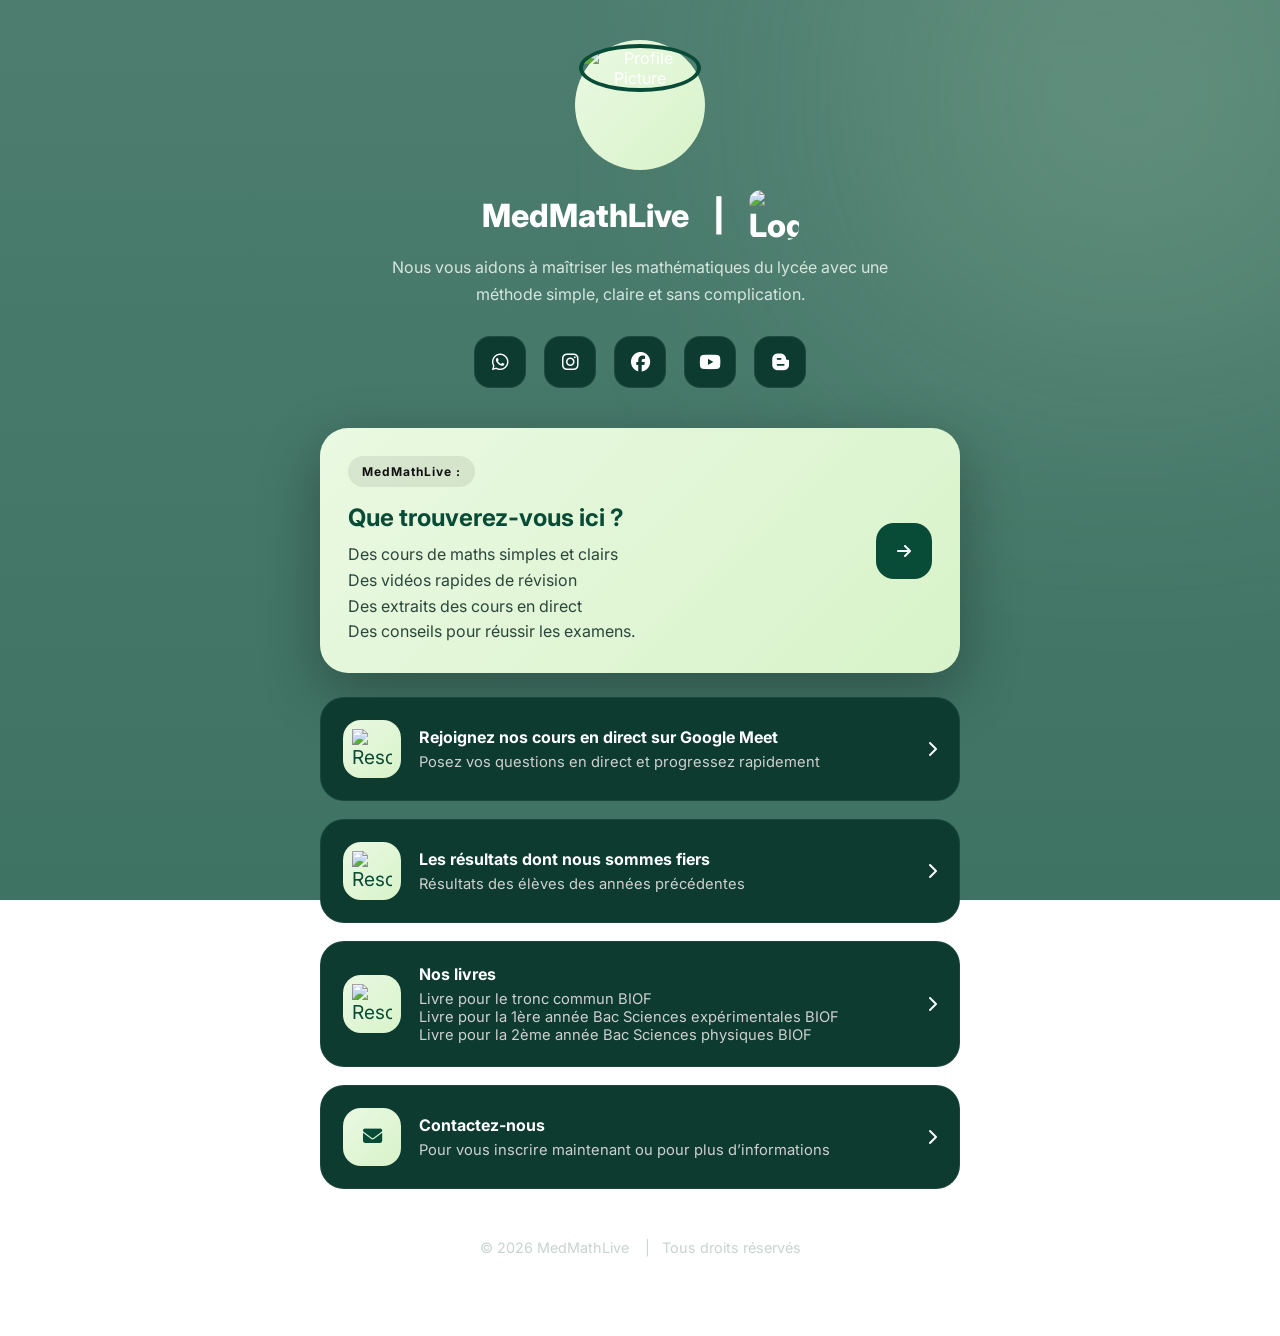
==== index.html @ f5847820 "Add files via upload" ====
<!-- index.html -->
<!DOCTYPE html>
<html lang="fr">
<head>
  <meta charset="UTF-8" />
  <meta name="viewport" content="width=device-width, initial-scale=1.0" />
  <title>MedMathLive</title>

  <!-- Google Font -->
  <link rel="preconnect" href="https://fonts.googleapis.com">
  <link rel="preconnect" href="https://fonts.gstatic.com" crossorigin>
  <link href="https://fonts.googleapis.com/css2?family=Inter:wght@400;500;600;700;800&display=swap" rel="stylesheet">

  <!-- Icons -->
  <link
    rel="stylesheet"
    href="https://cdnjs.cloudflare.com/ajax/libs/font-awesome/6.5.1/css/all.min.css"
  />

  <link rel="stylesheet" href="style.css" />
</head>

<body>

  <div class="background-glow"></div>

  <!-- 🌐 LANGUAGE SWITCHER -->
  <div class="lang-switcher">
    <a href="en.html" class="lang-btn">
    <img src="images/uk-flag.png" alt="English" class="flag-icon">
    English
    </a>

   <a href="ar.html" class="lang-btn">
   <img src="images/morocco-flag.png" alt="Arabic" class="flag-icon">
  العربية
    </a>
  </div>

  <main class="container">

    <!-- Profile Section -->
    <section class="profile-section">

      <div class="profile-ring">
        <img
          src="images/imageprofile.png"
          alt="Profile Picture"
          class="profile-image"
        />
      </div>

      <h1 class="title">
     MedMathLive&nbsp;&nbsp;&nbsp;&nbsp;| &nbsp;    
      <img src="images/logo.png" alt="Logo"   class="title-logo">
     </h1>

      <p class="bio">
        Nous vous aidons à maîtriser les mathématiques du lycée avec une méthode simple, claire et sans complication.
      </p>

      <div class="socials">

        <a href="https://wa.me/+212695561117" target="_blank">
        <i class="fab fa-whatsapp"></i>
        </a>

        <a href="https://www.instagram.com/medmathlive/" target="_blank">
          <i class="fab fa-instagram"></i>
        </a>

        <a href="https://web.facebook.com/MedMathLive" target="_blank">
          <i class="fab fa-facebook"></i>
        </a>

        <a href="https://www.youtube.com/@MedMathLive" target="_blank">
          <i class="fab fa-youtube"></i>
        </a>

        <a href="https://MedMathLive.blogspot.com" target="_blank">
  <i class="fab fa-blogger-b"></i>
</a>

      </div>

    </section>

    <!-- Featured CTA -->
    <a href="https://example.com" class="featured-card" target="_blank">

      <div class="featured-content">
        <span class="featured-badge">MedMathLive :</span>

        <h2>Que trouverez-vous ici ?</h2>

        <p>
          Des cours de maths simples et clairs<br>
Des vidéos rapides de révision<br>
Des extraits des cours en direct<br>
Des conseils pour réussir les examens.
        </p>
      </div>

      <div class="featured-arrow">
        <i class="fa-solid fa-arrow-right"></i>
      </div>

    </a>

    <!-- Links -->
    <section class="links-section">

      <a href="https://example.com" class="link-card" target="_blank">
     <div class="link-left">
    <div class="icon-box">
      <img src="images/googlemeetlogo.png" alt="Resources" class="custom-icon">
    </div>

          <div>
            <h3>Rejoignez nos cours en direct sur Google Meet</h3>
            <p>Posez vos questions en direct et progressez rapidement</p>
          </div>
        </div>

        <i class="fa-solid fa-chevron-right"></i>
      </a>

      <a href="https://example.com" class="link-card" target="_blank">
     <div class="link-left">
    <div class="icon-box">
      <img src="images/clipboard-check.png" alt="Resources" class="custom-icon">
    </div>
  
     <div>
      <h3>Les résultats dont nous sommes fiers</h3>
      <p>Résultats des élèves des années précédentes</p>
    </div>
    </div>

    <i class="fa-solid fa-chevron-right"></i>
    </a>

      <a href="https://example.com" class="link-card" target="_blank">
     <div class="link-left">
    <div class="icon-box">
      <img src="images/book.png" alt="Resources" class="custom-icon">
    </div>

          <div>
            <h3>Nos livres</h3>
            <p class="multi-line">Livre pour le tronc commun BIOF
Livre pour la 1ère année Bac Sciences expérimentales BIOF
Livre pour la 2ème année Bac Sciences physiques BIOF</p>
          </div>
        </div>

        <i class="fa-solid fa-chevron-right"></i>
      </a>

      <a href="mailto:mathslives20@gmail.com" class="link-card">
        <div class="link-left">
          <div class="icon-box">
            <i class="fa-solid fa-envelope"></i>
          </div>

          <div>
            <h3>Contactez-nous</h3>
            <p>Pour vous inscrire maintenant ou pour plus d’informations</p>
          </div>
        </div>

        <i class="fa-solid fa-chevron-right"></i>
      </a>

    </section>

    <footer>
      <p>© 2026 MedMathLive&nbsp;&nbsp;&nbsp;&nbsp;| &nbsp; Tous droits réservés</p>
    </footer>

  </main>

</body>
</html>
---- style.css ----
/* style.css */

*{
  margin:0;
  padding:0;
  box-sizing:border-box;
}

body{
  font-family:'Inter',sans-serif;

  background:
    linear-gradient(
      rgba(8,75,55,0.72),
      rgba(8,75,55,0.78)
    ),
    url("images/backimage.png");

  background-size:cover;
  background-position:center;
  background-attachment:fixed;

  color:white;
  min-height:100vh;
  overflow-x:hidden;
  position:relative;
}

.background-glow{
  position:fixed;
  width:500px;
  height:500px;
  background:linear-gradient(
    135deg,
    #eaf9e2,
    #d8f3c9
  );
  filter:blur(140px);
  opacity:0.18;
  top:-150px;
  right:-100px;
  z-index:0;
}

.container{
  width:100%;
  max-width:680px;
  margin:auto;
  padding:40px 20px 80px;
  position:relative;
  z-index:1;
}

/* Profile */

.profile-section{
  text-align:center;
  margin-bottom:40px;
}

.profile-ring{
  width:130px;
  height:130px;
  margin:auto;
  border-radius:50%;
  padding:4px;
  background:linear-gradient(
    135deg,
    #eaf9e2,
    #d8f3c9
  );
  margin-bottom:20px;
}

.profile-image{
  width:100%;
  height:100%;
  object-fit:cover;
  border-radius:50%;
  border:4px solid #084b37;
}

.profile-section h1{
  font-size:2rem;
  font-weight:800;
  margin-bottom:14px;
}

.bio{
  max-width:520px;
  margin:auto;
  color:#d6e6df;
  line-height:1.7;
  font-size:1rem;
}

/* Socials */

.socials{
  display:flex;
  justify-content:center;
  gap:18px;
  margin-top:28px;
}

.socials a{
  width:52px;
  height:52px;
  border-radius:16px;
  background:#0d3b2f;
  display:flex;
  align-items:center;
  justify-content:center;
  text-decoration:none;
  color:white;
  font-size:1.2rem;
  transition:0.3s ease;
  border:1px solid rgba(255,255,255,0.08);
}

.socials a:hover{
  transform:translateY(-4px);
  background:#115340;
}

/* Featured Card */

.featured-card{
  display:flex;
  justify-content:space-between;
  align-items:center;
  gap:20px;
  text-decoration:none;
  color:#111;

  background:linear-gradient(
    135deg,
    #eaf9e2,
    #d8f3c9
  );

  padding:28px;
  border-radius:28px;
  margin-bottom:24px;

  box-shadow:
    0 20px 60px rgba(0,0,0,0.3);

  transition:0.3s ease;
}

.featured-card:hover{
  transform:translateY(-4px);
}

.featured-badge{
  display:inline-block;
  background:rgba(0,0,0,0.08);
  padding:8px 14px;
  border-radius:999px;
  font-size:0.75rem;
  font-weight:700;
  letter-spacing:1px;
  margin-bottom:16px;
}

.featured-card h2{
  font-size:1.5rem;
  margin-bottom:10px;
  color:#084b37;
}

.featured-card p{
  color:#2b463c;
  line-height:1.6;
}

.featured-arrow{
  min-width:56px;
  height:56px;
  border-radius:18px;
  background:#084b37;
  display:flex;
  align-items:center;
  justify-content:center;
  color:white;
  font-size:1rem;
}

/* Links */

.links-section{
  display:flex;
  flex-direction:column;
  gap:18px;
}

.link-card{
  background:#0d3b2f;
  border:1px solid rgba(255,255,255,0.06);
  border-radius:24px;
  padding:22px;

  display:flex;
  align-items:center;
  justify-content:space-between;

  text-decoration:none;
  color:white;

  transition:0.3s ease;
}

.link-card:hover{
  transform:translateY(-3px);
  background:#115340;
}

.link-left{
  display:flex;
  align-items:center;
  gap:18px;
}

.icon-box{
  width:58px;
  height:58px;
  border-radius:18px;

  background:linear-gradient(
    135deg,
    #eaf9e2,
    #d8f3c9
  );

  display:flex;
  align-items:center;
  justify-content:center;

  color:#084b37;
  font-size:1.2rem;
}

.link-card h3{
  font-size:1rem;
  margin-bottom:6px;
}

.link-card p{
  color:#d0d0d0;
  font-size:0.92rem;
}

/* Footer */

footer{
  text-align:center;
  margin-top:50px;
  color:#c7d4cf;
  font-size:0.9rem;
}

/* Mobile */

@media(max-width:600px){

  .featured-card{
    flex-direction:column;
    align-items:flex-start;
  }

  .featured-arrow{
    width:100%;
  }

  .profile-section h1{
    font-size:1.7rem;
  }

}


/* 🌐 LANGUAGE SWITCHER */
.lang-switcher{
  position:absolute;
  top:20px;
  right:20px;
  display:flex;
  gap:10px;
  z-index:999;
}

.lang-btn{
  padding:10px 14px;
  border-radius:12px;
  background:#0d3b2f;
  border:1px solid rgba(255,255,255,0.08);
  color:white;
  text-decoration:none;
  font-size:0.85rem;
  font-weight:600;
  transition:0.3s ease;
  backdrop-filter: blur(10px);
}

.lang-btn:hover{
  transform:translateY(-2px);
  background:#115340;
}

.flag-icon{
  width:20px;
  height:20px;
  object-fit:cover;
  border-radius:3px;
  margin-right:8px;
  vertical-align:middle;
}

.lang-btn{
  display:flex;
  align-items:center;
  gap:8px;
}

.title{
  display:flex;
  align-items:center;
  justify-content:center;
  gap:12px;
}

.title-logo{
  width:50px;
  height:50px;
  object-fit:cover;
  border-radius:12px;
}

.custom-icon {
  width: 40px;
  height: 40px;
  object-fit: contain;
}


.multi-line {
  white-space: pre-line;
}
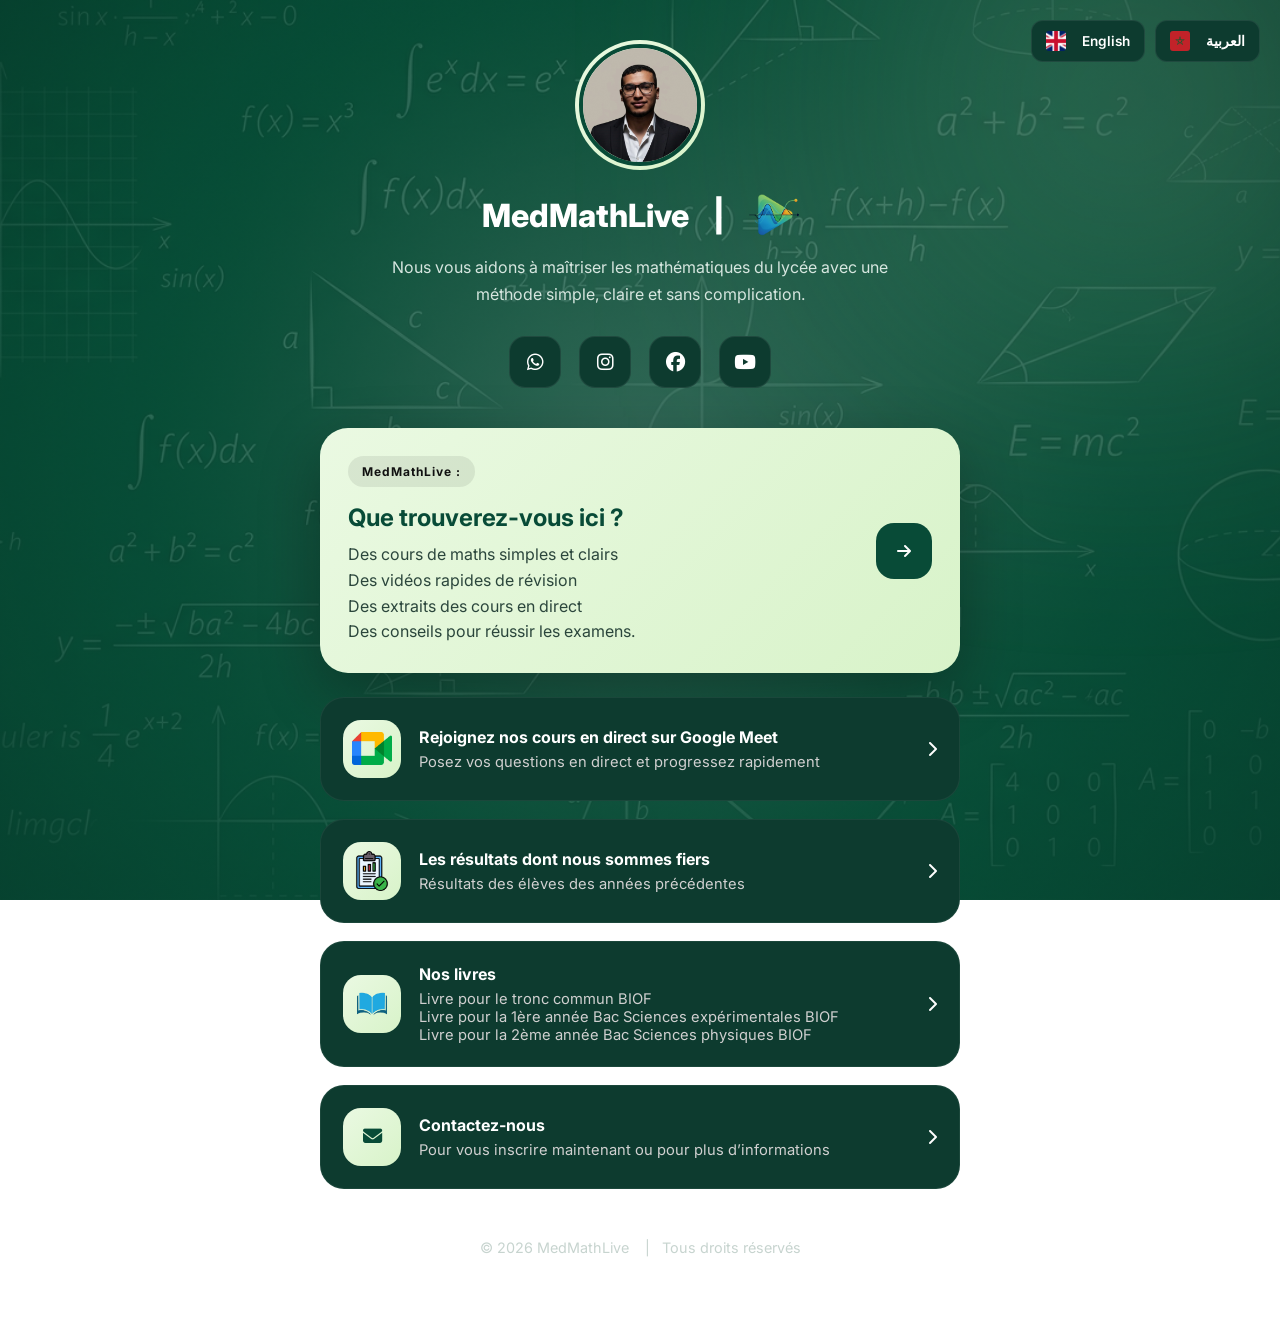
==== commit 226ae5fa: "Add files via upload" ====
--- a/index.html
+++ b/index.html
@@ -77,9 +77,6 @@
           <i class="fab fa-youtube"></i>
         </a>
 
-        <a href="https://MedMathLive.blogspot.com" target="_blank">
-  <i class="fab fa-blogger-b"></i>
-</a>
 
       </div>
 
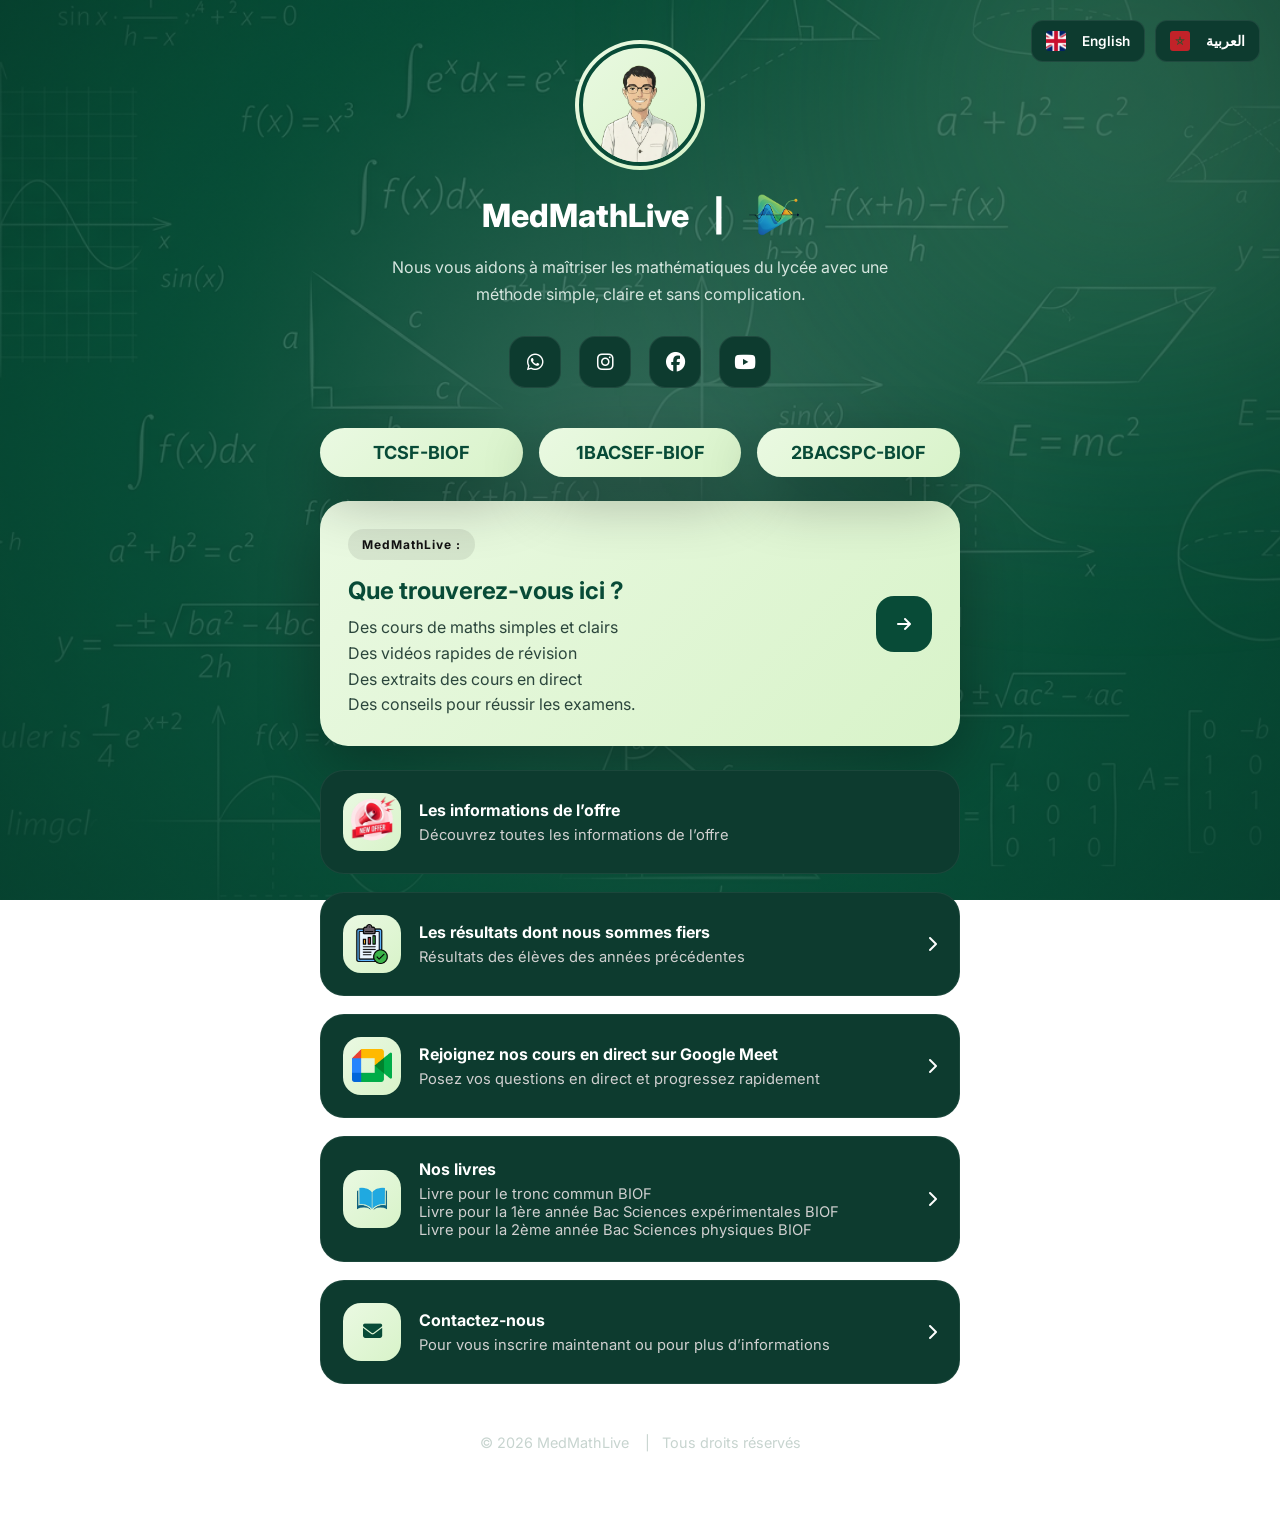
==== commit 7c014eac: "Add files via upload" ====
--- a/index.html
+++ b/index.html
@@ -44,9 +44,10 @@
 
       <div class="profile-ring">
         <img
-          src="images/imageprofile.png"
-          alt="Profile Picture"
-          class="profile-image"
+     src="images/imageprofile.png"
+     alt="Profile Picture"
+     class="profile-image"
+     id="profileImg"
         />
       </div>
 
@@ -82,8 +83,31 @@
 
     </section>
 
+   <!-- annees -->
+   <div class="annees-row">
+
+  <a class="featured-card small-card">
+    <div class="featured-content">
+      <h2>TCSF-BIOF</h2>
+    </div>
+  </a>
+ 
+   <a class="featured-card small-card">
+    <div class="featured-content">
+      <h2>1BACSEF-BIOF</h2>
+    </div>
+   </a>
+
+   <a class="featured-card small-card">
+    <div class="featured-content">
+      <h2>2BACSPC-BIOF</h2>
+    </div>
+   </a>
+    </div>
+
+
     <!-- Featured CTA -->
-    <a href="https://example.com" class="featured-card" target="_blank">
+    <a href="infoes.html" class="featured-card">
 
       <div class="featured-content">
         <span class="featured-badge">MedMathLive :</span>
@@ -107,22 +131,19 @@
     <!-- Links -->
     <section class="links-section">
 
-      <a href="https://example.com" class="link-card" target="_blank">
-     <div class="link-left">
-    <div class="icon-box">
-      <img src="images/googlemeetlogo.png" alt="Resources" class="custom-icon">
-    </div>
-
-          <div>
-            <h3>Rejoignez nos cours en direct sur Google Meet</h3>
-            <p>Posez vos questions en direct et progressez rapidement</p>
-          </div>
-        </div>
-
-        <i class="fa-solid fa-chevron-right"></i>
-      </a>
-
-      <a href="https://example.com" class="link-card" target="_blank">
+      <a href="infoes.html" class="link-card">
+     <div class="link-left">
+    <div class="icon-box">
+     <img src="images/offreinfo.png" alt="Resources" class="custom-icon big-icon">
+    </div>
+  
+     <div>
+      <h3>Les informations de l’offre</h3>
+      <p>Découvrez toutes les informations de l’offre</p>
+    </div>
+    </div>
+
+      <a href="rslt.html" class="link-card">
      <div class="link-left">
     <div class="icon-box">
       <img src="images/clipboard-check.png" alt="Resources" class="custom-icon">
@@ -137,7 +158,22 @@
     <i class="fa-solid fa-chevron-right"></i>
     </a>
 
-      <a href="https://example.com" class="link-card" target="_blank">
+     <a href="https://example.com" class="link-card">
+     <div class="link-left">
+    <div class="icon-box">
+      <img src="images/googlemeetlogo.png" alt="Resources" class="custom-icon">
+    </div>
+
+          <div>
+            <h3>Rejoignez nos cours en direct sur Google Meet</h3>
+            <p>Posez vos questions en direct et progressez rapidement</p>
+          </div>
+        </div>
+
+        <i class="fa-solid fa-chevron-right"></i>
+      </a>
+
+      <a href="https://example.com" class="link-card">
      <div class="link-left">
     <div class="icon-box">
       <img src="images/book.png" alt="Resources" class="custom-icon">
@@ -176,6 +212,53 @@
     </footer>
 
   </main>
+<script>
+  const ring = document.querySelector(".profile-ring");
+  const img = document.getElementById("profileImg");
+
+  const img1 = "images/imageprofile.png";
+  const img2 = "images/imageprofile2.png";
+
+  let toggled = false;
+  let busy = false; // prevents overlap
+
+  function animateSwap(targetImg) {
+    if (busy) return;
+    busy = true;
+
+    ring.classList.add("spin");
+
+    setTimeout(() => {
+      img.src = targetImg;
+    }, 500); // swap mid rotation
+
+    setTimeout(() => {
+      ring.classList.remove("spin");
+      busy = false;
+    }, 1000);
+  }
+
+  // CLICK behavior (toggle each time)
+  ring.addEventListener("click", () => {
+    toggled = !toggled;
+    animateSwap(toggled ? img2 : img1);
+  });
+
+  // 🔥 INTRO SEQUENCE (run once)
+  window.addEventListener("load", () => {
+    // start state
+    img.src = img1;
+
+    setTimeout(() => {
+      animateSwap(img2);
+
+      // after 3s, go back
+      setTimeout(() => {
+        animateSwap(img1);
+      }, 4000); // 1s animation + 3s wait
+    }, 1000);
+  });
+</script>
 
 </body>
 </html>
--- a/style.css
+++ b/style.css
@@ -347,3 +347,247 @@
 .multi-line {
   white-space: pre-line;
 }
+
+@media (max-width: 1100px) {
+  .lang-btn {
+    padding: 4px 6px;   /* smaller padding */
+    font-size: 0.5rem; /* smaller text */
+  }
+
+  .flag-icon {
+    width: 10px;        /* smaller flag */
+    height: 10px;
+    margin-right: 2px;
+  }
+}
+
+
+.big-icon {
+    width: 60px;
+    height: 60px;
+}
+
+/* ================= SLIDER ================= */
+
+.slider-container{
+  margin-bottom:30px;
+}
+
+.slider{
+  position:relative;
+  width:100%;
+  height:420px;
+  overflow:hidden;
+  border-radius:24px;
+}
+
+/* track */
+.slider-track{
+  display:flex;
+  height:100%;
+  transition:transform 0.5s ease;
+}
+
+/* images */
+.slider-track img{
+  width:100%;
+  height:100%;
+  object-fit:contain;
+  flex-shrink:0;
+  border-radius:24px;
+  background:linear-gradient(135deg,#0d3b2f,#115340);
+}
+
+/* arrows */
+.slider-btn{
+  position:absolute;
+  top:50%;
+  transform:translateY(-50%);
+  width:45px;
+  height:45px;
+  border:none;
+  border-radius:50%;
+  background:rgba(0,0,0,0.4);
+  color:white;
+  cursor:pointer;
+  display:flex;
+  align-items:center;
+  justify-content:center;
+  z-index:10;
+  transition:0.3s ease;
+}
+
+.slider-btn:hover{
+  background:rgba(0,0,0,0.7);
+}
+
+.slider-btn.left{ left:10px; }
+.slider-btn.right{ right:10px; }
+
+/* dots */
+.dots{
+  display:flex;
+  justify-content:center;
+  align-items:center;
+  gap:10px;
+  margin-top:14px;
+}
+
+.dot{
+  width:8px;
+  height:8px;
+  border-radius:50%;
+  background:#000;
+  opacity:0.6;
+  transition:0.3s ease;
+}
+
+.dot.active{
+  background:#fff;
+  opacity:1;
+  transform:scale(1.6);
+}
+
+.slider{
+  touch-action:pan-y;
+}
+
+@media(max-width:600px){
+  .slider-btn{
+    display:none;
+  }
+}
+
+.back-btn{
+  color:white;
+  text-decoration:none;
+  font-weight:600;
+  font-size:1.1rem;
+  padding:10px 18px;
+  border-radius:12px;
+  background:rgba(255,255,255,0.1);
+  transition:0.3s ease;
+  display:flex;
+  align-items:center;
+  gap:6px;
+}
+
+.back-btn:hover{
+  background:rgba(255,255,255,0.2);
+  transform:translateY(-2px);
+}
+
+
+/* ================= ZOOM SCROLL SLIDER (FIXED RESPONSIVE) ================= */
+
+.zoom-slider .slider {
+  position: relative;
+  width: 100%;
+  height: 70vh;        /* ✅ responsive instead of fixed 500px */
+  max-height: 650px;
+  min-height: 320px;
+  overflow: hidden;
+  border-radius: 24px;
+}
+
+/* track */
+.zoom-slider .slider-track {
+  display: flex;
+  height: 100%;
+}
+
+/* slide */
+.zoom-slider .slide {
+  min-width: 100%;
+  height: 100%;
+  overflow-y: auto;
+  overflow-x: hidden;
+  background: #0d3b2f;
+  display: flex;
+  justify-content: center;
+  align-items: flex-start;
+}
+
+/* image */
+.zoom-slider .slide img {
+  width: 100%;
+  height: auto;
+  max-width: 100%;
+  display: block;
+}
+
+/* video */
+.zoom-slider iframe {
+  width: 100%;
+  height: 70vh;
+  max-height: 650px;
+  border: none;
+}
+
+/* ================= MOBILE FIX ================= */
+
+@media (max-width: 600px) {
+  .zoom-slider .slider {
+    height: 60vh;
+  }
+
+  .zoom-slider iframe {
+    height: 60vh;
+  }
+}
+
+
+/* rotation animation */
+@keyframes ringSpin {
+  0% {
+    transform: rotateY(0deg);
+  }
+  50% {
+    transform: rotateY(180deg);
+  }
+  100% {
+    transform: rotateY(360deg);
+  }
+}
+
+.profile-ring {
+  perspective: 1000px;
+}
+
+.profile-ring.spin {
+  animation: ringSpin 1s ease-in-out;
+}
+
+.annees-row {
+  display: flex;
+  gap: 16px;
+  justify-content: space-between;
+  margin-top: 20px;
+}
+
+/* make them smaller */
+.small-card {
+  flex: 1;
+  padding: 14px 16px;
+  text-align: center;
+}
+
+/* optional: make text nicer */
+.small-card h2 {
+  font-size: 18px;
+  margin: 0;
+}
+
+/* mobile fix */
+@media (max-width: 600px) {
+  .annees-row {
+    flex-direction: column;
+  }
+}
+
+.small-card {
+  display: flex;
+  align-items: center;
+  justify-content: center;
+  text-align: center;
+}
